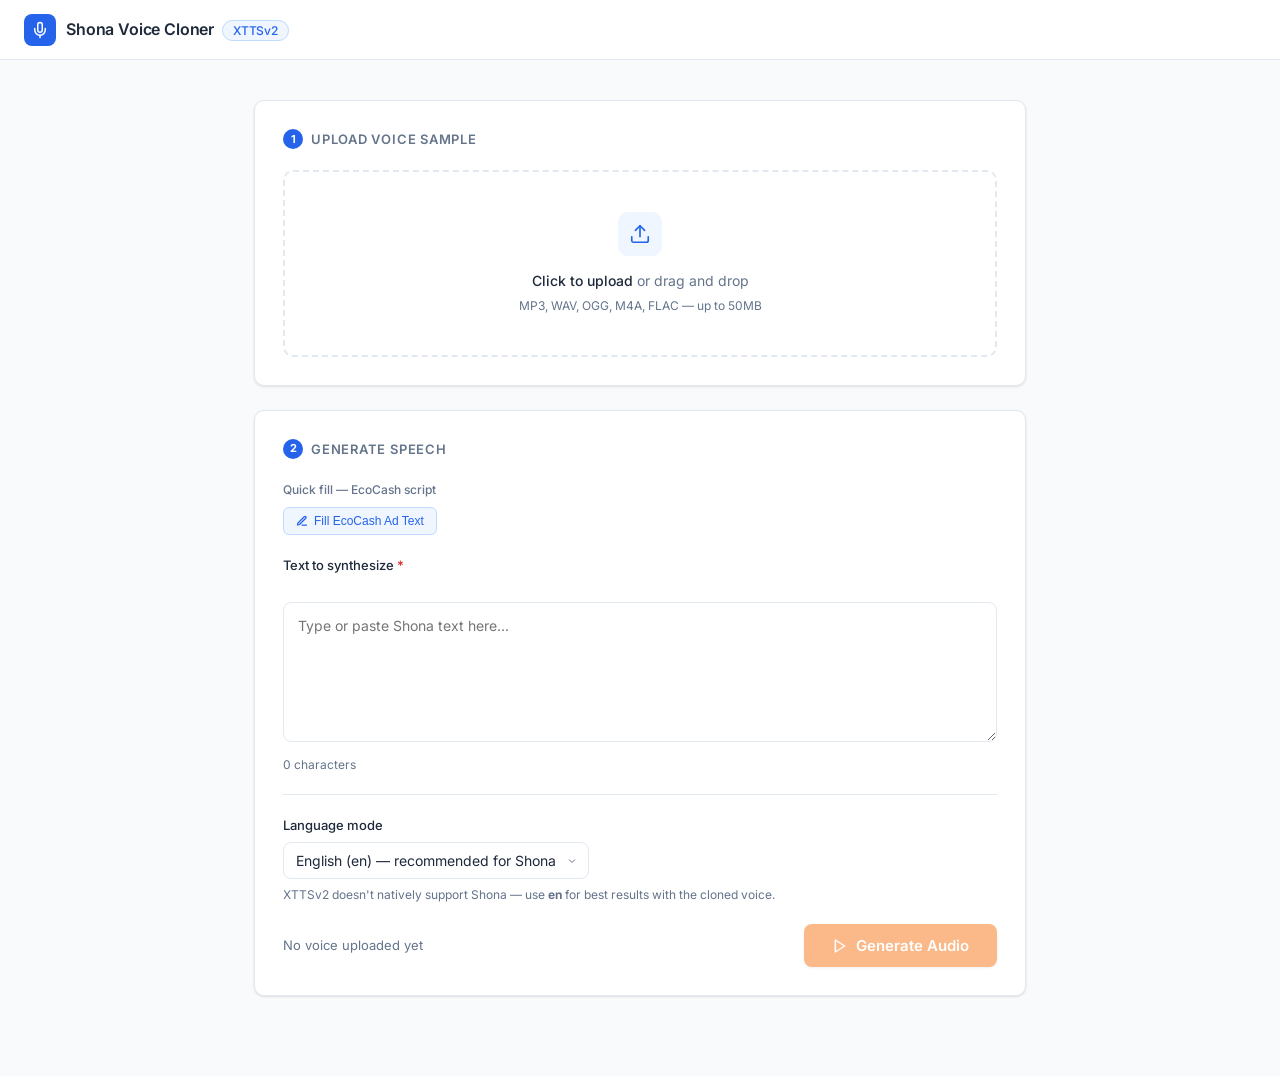
==== app/static/index.html @ f4872244 "Voice cloning" ====
<!DOCTYPE html>
<html lang="en">
<head>
  <meta charset="UTF-8" />
  <meta name="viewport" content="width=device-width, initial-scale=1.0" />
  <title>Shona Voice Cloner</title>
  <link rel="preconnect" href="https://fonts.googleapis.com" />
  <link rel="preconnect" href="https://fonts.gstatic.com" crossorigin />
  <link href="https://fonts.googleapis.com/css2?family=Inter:wght@300;400;500;600;700&display=swap" rel="stylesheet" />
  <style>
    *, *::before, *::after { box-sizing: border-box; margin: 0; padding: 0; }

    :root {
      --primary: #2563EB;
      --primary-hover: #1D4ED8;
      --cta: #F97316;
      --cta-hover: #EA6C0A;
      --bg: #F8FAFC;
      --surface: #FFFFFF;
      --border: #E2E8F0;
      --text: #1E293B;
      --text-secondary: #64748B;
      --error: #DC2626;
      --success: #16A34A;
      --radius: 10px;
      --shadow: 0 1px 3px rgba(0,0,0,0.08), 0 1px 2px rgba(0,0,0,0.04);
      --shadow-md: 0 4px 6px rgba(0,0,0,0.07), 0 2px 4px rgba(0,0,0,0.05);
    }

    body {
      font-family: 'Inter', system-ui, sans-serif;
      background: var(--bg);
      color: var(--text);
      min-height: 100dvh;
      font-size: 16px;
      line-height: 1.6;
    }

    /* Layout */
    header {
      background: var(--surface);
      border-bottom: 1px solid var(--border);
      padding: 0 24px;
      height: 60px;
      display: flex;
      align-items: center;
      gap: 10px;
      position: sticky;
      top: 0;
      z-index: 100;
    }

    .logo-icon {
      width: 32px;
      height: 32px;
      background: var(--primary);
      border-radius: 8px;
      display: flex;
      align-items: center;
      justify-content: center;
    }

    .logo-icon svg { color: white; }

    header h1 {
      font-size: 16px;
      font-weight: 600;
      color: var(--text);
      letter-spacing: -0.01em;
    }

    header span {
      font-size: 12px;
      font-weight: 500;
      background: #EFF6FF;
      color: var(--primary);
      border: 1px solid #BFDBFE;
      border-radius: 20px;
      padding: 2px 10px;
      margin-left: 4px;
    }

    main {
      max-width: 820px;
      margin: 0 auto;
      padding: 40px 24px 80px;
      display: flex;
      flex-direction: column;
      gap: 24px;
    }

    /* Cards */
    .card {
      background: var(--surface);
      border: 1px solid var(--border);
      border-radius: var(--radius);
      padding: 28px;
      box-shadow: var(--shadow);
    }

    .card-title {
      font-size: 13px;
      font-weight: 600;
      text-transform: uppercase;
      letter-spacing: 0.06em;
      color: var(--text-secondary);
      margin-bottom: 20px;
      display: flex;
      align-items: center;
      gap: 8px;
    }

    .step-badge {
      width: 20px;
      height: 20px;
      background: var(--primary);
      color: white;
      border-radius: 50%;
      font-size: 11px;
      font-weight: 700;
      display: flex;
      align-items: center;
      justify-content: center;
      letter-spacing: 0;
      text-transform: none;
      flex-shrink: 0;
    }

    /* Upload Zone */
    .upload-zone {
      border: 2px dashed var(--border);
      border-radius: var(--radius);
      padding: 40px 24px;
      text-align: center;
      cursor: pointer;
      transition: border-color 200ms ease, background 200ms ease;
      position: relative;
    }

    .upload-zone:hover, .upload-zone.dragover {
      border-color: var(--primary);
      background: #EFF6FF;
    }

    .upload-zone input[type="file"] {
      position: absolute;
      inset: 0;
      opacity: 0;
      cursor: pointer;
      width: 100%;
      height: 100%;
    }

    .upload-icon {
      width: 44px;
      height: 44px;
      background: #EFF6FF;
      border-radius: 10px;
      display: flex;
      align-items: center;
      justify-content: center;
      margin: 0 auto 14px;
      color: var(--primary);
    }

    .upload-zone p {
      font-size: 14px;
      color: var(--text-secondary);
      line-height: 1.5;
    }

    .upload-zone strong { color: var(--text); font-weight: 500; }

    .upload-zone .file-types {
      font-size: 12px;
      color: var(--text-secondary);
      margin-top: 6px;
    }

    /* Voice ID display */
    .voice-id-box {
      display: none;
      align-items: center;
      gap: 10px;
      background: #F0FDF4;
      border: 1px solid #BBF7D0;
      border-radius: 8px;
      padding: 12px 16px;
      margin-top: 16px;
    }

    .voice-id-box.visible { display: flex; }

    .voice-id-box svg { color: var(--success); flex-shrink: 0; }

    .voice-id-box .label {
      font-size: 12px;
      color: var(--success);
      font-weight: 600;
    }

    .voice-id-box .id {
      font-size: 12px;
      color: #166534;
      font-family: 'SF Mono', 'Fira Code', monospace;
      word-break: break-all;
    }

    /* Form elements */
    label {
      display: block;
      font-size: 13px;
      font-weight: 500;
      color: var(--text);
      margin-bottom: 6px;
    }

    textarea {
      width: 100%;
      min-height: 140px;
      padding: 12px 14px;
      border: 1px solid var(--border);
      border-radius: 8px;
      font-family: inherit;
      font-size: 14px;
      color: var(--text);
      background: var(--surface);
      resize: vertical;
      transition: border-color 200ms ease, box-shadow 200ms ease;
      line-height: 1.6;
    }

    textarea:focus {
      outline: none;
      border-color: var(--primary);
      box-shadow: 0 0 0 3px rgba(37,99,235,0.12);
    }

    .helper {
      font-size: 12px;
      color: var(--text-secondary);
      margin-top: 6px;
    }

    select {
      padding: 9px 12px;
      border: 1px solid var(--border);
      border-radius: 8px;
      font-family: inherit;
      font-size: 14px;
      color: var(--text);
      background: var(--surface);
      cursor: pointer;
      transition: border-color 200ms ease;
      appearance: none;
      background-image: url("data:image/svg+xml,%3Csvg xmlns='http://www.w3.org/2000/svg' width='12' height='12' viewBox='0 0 24 24' fill='none' stroke='%2364748B' stroke-width='2'%3E%3Cpath d='M6 9l6 6 6-6'/%3E%3C/svg%3E");
      background-repeat: no-repeat;
      background-position: right 10px center;
      padding-right: 32px;
    }

    select:focus { outline: none; border-color: var(--primary); }

    .form-row {
      display: flex;
      gap: 16px;
      margin-bottom: 20px;
    }

    .form-group { flex: 1; }

    /* Buttons */
    .btn {
      display: inline-flex;
      align-items: center;
      justify-content: center;
      gap: 8px;
      padding: 10px 20px;
      border-radius: 8px;
      font-family: inherit;
      font-size: 14px;
      font-weight: 500;
      cursor: pointer;
      border: none;
      transition: background 200ms ease, transform 150ms ease, box-shadow 200ms ease;
      white-space: nowrap;
    }

    .btn:active { transform: scale(0.98); }
    .btn:disabled { opacity: 0.5; cursor: not-allowed; transform: none; }

    .btn-primary {
      background: var(--primary);
      color: white;
      box-shadow: var(--shadow);
    }

    .btn-primary:hover:not(:disabled) {
      background: var(--primary-hover);
      box-shadow: var(--shadow-md);
    }

    .btn-cta {
      background: var(--cta);
      color: white;
      padding: 12px 28px;
      font-size: 15px;
      font-weight: 600;
      box-shadow: var(--shadow);
    }

    .btn-cta:hover:not(:disabled) {
      background: var(--cta-hover);
      box-shadow: var(--shadow-md);
    }

    .btn-ghost {
      background: transparent;
      color: var(--text-secondary);
      border: 1px solid var(--border);
    }

    .btn-ghost:hover:not(:disabled) { background: var(--bg); }

    /* Spinner */
    .spinner {
      width: 16px;
      height: 16px;
      border: 2px solid rgba(255,255,255,0.3);
      border-top-color: white;
      border-radius: 50%;
      animation: spin 0.7s linear infinite;
      flex-shrink: 0;
    }

    @keyframes spin { to { transform: rotate(360deg); } }

    /* Audio player */
    .audio-result {
      display: none;
      flex-direction: column;
      gap: 16px;
      margin-top: 20px;
      padding: 20px;
      background: var(--bg);
      border: 1px solid var(--border);
      border-radius: 8px;
    }

    .audio-result.visible { display: flex; }

    .audio-result-header {
      display: flex;
      align-items: center;
      justify-content: space-between;
    }

    .audio-result-label {
      font-size: 13px;
      font-weight: 600;
      color: var(--success);
      display: flex;
      align-items: center;
      gap: 6px;
    }

    audio {
      width: 100%;
      height: 40px;
      border-radius: 6px;
    }

    /* Status / error */
    .status-bar {
      display: none;
      align-items: center;
      gap: 8px;
      padding: 10px 14px;
      border-radius: 8px;
      font-size: 13px;
      font-weight: 500;
      margin-top: 16px;
    }

    .status-bar.visible { display: flex; }
    .status-bar.loading { background: #EFF6FF; color: var(--primary); border: 1px solid #BFDBFE; }
    .status-bar.error { background: #FEF2F2; color: var(--error); border: 1px solid #FECACA; }

    .status-spinner {
      width: 14px;
      height: 14px;
      border: 2px solid rgba(37,99,235,0.2);
      border-top-color: var(--primary);
      border-radius: 50%;
      animation: spin 0.7s linear infinite;
      flex-shrink: 0;
    }

    /* Quick fill */
    .quick-fill {
      margin-bottom: 20px;
    }

    .quick-fill-label {
      font-size: 12px;
      font-weight: 500;
      color: var(--text-secondary);
      margin-bottom: 8px;
    }

    .quick-fill-btn {
      display: inline-flex;
      align-items: center;
      gap: 6px;
      padding: 6px 12px;
      background: #EFF6FF;
      border: 1px solid #BFDBFE;
      border-radius: 6px;
      font-size: 12px;
      font-weight: 500;
      color: var(--primary);
      cursor: pointer;
      transition: background 150ms ease;
    }

    .quick-fill-btn:hover { background: #DBEAFE; }

    /* Divider */
    .divider {
      height: 1px;
      background: var(--border);
      margin: 20px 0;
    }

    .generate-actions {
      display: flex;
      align-items: center;
      justify-content: space-between;
      gap: 12px;
      flex-wrap: wrap;
    }

    .char-count {
      font-size: 12px;
      color: var(--text-secondary);
    }

    @media (max-width: 600px) {
      main { padding: 24px 16px 60px; gap: 16px; }
      .card { padding: 20px; }
      .form-row { flex-direction: column; gap: 12px; }
      .generate-actions { flex-direction: column; align-items: stretch; }
      .btn-cta { width: 100%; }
    }
  </style>
</head>
<body>

<header>
  <div class="logo-icon">
    <svg width="18" height="18" viewBox="0 0 24 24" fill="none" stroke="currentColor" stroke-width="2" stroke-linecap="round" stroke-linejoin="round">
      <path d="M12 2a3 3 0 0 0-3 3v7a3 3 0 0 0 6 0V5a3 3 0 0 0-3-3z"/>
      <path d="M19 10v2a7 7 0 0 1-14 0v-2"/>
      <line x1="12" y1="19" x2="12" y2="22"/>
    </svg>
  </div>
  <h1>Shona Voice Cloner <span>XTTSv2</span></h1>
</header>

<main>

  <!-- Step 1: Upload -->
  <div class="card">
    <div class="card-title">
      <div class="step-badge">1</div>
      Upload Voice Sample
    </div>

    <div class="upload-zone" id="uploadZone">
      <input type="file" id="fileInput" accept=".mp3,.wav,.ogg,.m4a,.flac" aria-label="Upload audio file" />
      <div class="upload-icon">
        <svg width="22" height="22" viewBox="0 0 24 24" fill="none" stroke="currentColor" stroke-width="1.8" stroke-linecap="round" stroke-linejoin="round">
          <path d="M21 15v4a2 2 0 0 1-2 2H5a2 2 0 0 1-2-2v-4"/>
          <polyline points="17 8 12 3 7 8"/>
          <line x1="12" y1="3" x2="12" y2="15"/>
        </svg>
      </div>
      <p><strong>Click to upload</strong> or drag and drop</p>
      <p class="file-types">MP3, WAV, OGG, M4A, FLAC — up to 50MB</p>
    </div>

    <div class="status-bar" id="uploadStatus"></div>

    <div class="voice-id-box" id="voiceIdBox">
      <svg width="16" height="16" viewBox="0 0 24 24" fill="none" stroke="currentColor" stroke-width="2.5" stroke-linecap="round" stroke-linejoin="round">
        <path d="M22 11.08V12a10 10 0 1 1-5.93-9.14"/>
        <polyline points="22 4 12 14.01 9 11.01"/>
      </svg>
      <div>
        <div class="label">Voice uploaded</div>
        <div class="id" id="voiceIdDisplay"></div>
      </div>
    </div>
  </div>

  <!-- Step 2: Generate -->
  <div class="card">
    <div class="card-title">
      <div class="step-badge">2</div>
      Generate Speech
    </div>

    <div class="quick-fill">
      <div class="quick-fill-label">Quick fill — EcoCash script</div>
      <button class="quick-fill-btn" onclick="fillScript()" type="button">
        <svg width="12" height="12" viewBox="0 0 24 24" fill="none" stroke="currentColor" stroke-width="2.5" stroke-linecap="round" stroke-linejoin="round">
          <path d="M12 20h9"/><path d="M16.5 3.5a2.121 2.121 0 0 1 3 3L7 19l-4 1 1-4L16.5 3.5z"/>
        </svg>
        Fill EcoCash Ad Text
      </button>
    </div>

    <div class="form-row">
      <div class="form-group">
        <label for="textInput">Text to synthesize <span style="color:var(--error)">*</span></label>
      </div>
    </div>

    <textarea
      id="textInput"
      placeholder="Type or paste Shona text here..."
      aria-label="Text to synthesize"
      oninput="updateCharCount()"
    ></textarea>
    <p class="helper"><span id="charCount">0</span> characters</p>

    <div class="divider"></div>

    <div class="form-row">
      <div class="form-group">
        <label for="languageSelect">Language mode</label>
        <select id="languageSelect" aria-label="Language">
          <option value="en">English (en) — recommended for Shona</option>
          <option value="fr">French (fr)</option>
          <option value="de">German (de)</option>
          <option value="es">Spanish (es)</option>
          <option value="pt">Portuguese (pt)</option>
          <option value="ar">Arabic (ar)</option>
          <option value="hi">Hindi (hi)</option>
          <option value="zh-cn">Chinese (zh-cn)</option>
          <option value="ja">Japanese (ja)</option>
        </select>
        <p class="helper">XTTSv2 doesn't natively support Shona — use <strong>en</strong> for best results with the cloned voice.</p>
      </div>
    </div>

    <div class="generate-actions">
      <span class="char-count" id="voiceStatus" style="color:var(--text-secondary); font-size:13px;">
        No voice uploaded yet
      </span>
      <button class="btn btn-cta" id="generateBtn" onclick="generate()" disabled>
        <svg width="16" height="16" viewBox="0 0 24 24" fill="none" stroke="currentColor" stroke-width="2.2" stroke-linecap="round" stroke-linejoin="round">
          <polygon points="5 3 19 12 5 21 5 3"/>
        </svg>
        Generate Audio
      </button>
    </div>

    <div class="status-bar" id="generateStatus"></div>

    <div class="audio-result" id="audioResult">
      <div class="audio-result-header">
        <div class="audio-result-label">
          <svg width="14" height="14" viewBox="0 0 24 24" fill="none" stroke="currentColor" stroke-width="2.5" stroke-linecap="round" stroke-linejoin="round">
            <path d="M22 11.08V12a10 10 0 1 1-5.93-9.14"/>
            <polyline points="22 4 12 14.01 9 11.01"/>
          </svg>
          Audio generated
        </div>
        <button class="btn btn-ghost" id="downloadBtn" onclick="downloadAudio()" style="font-size:13px; padding:6px 14px;">
          <svg width="13" height="13" viewBox="0 0 24 24" fill="none" stroke="currentColor" stroke-width="2.2" stroke-linecap="round" stroke-linejoin="round">
            <path d="M21 15v4a2 2 0 0 1-2 2H5a2 2 0 0 1-2-2v-4"/>
            <polyline points="7 10 12 15 17 10"/>
            <line x1="12" y1="15" x2="12" y2="3"/>
          </svg>
          Download WAV
        </button>
      </div>
      <audio id="audioPlayer" controls></audio>
    </div>
  </div>

</main>

<script>
  const ECOCASH_TEXT = "Chadzoka zvine mutsindo! Chakachaya/Ziyawa kuEcoCash Promotion. Wana mukana wekuhwina mibairo inosanganisira motokari gumi, holiday trip kuVictoria Falls, mombe masolar system, masmartphones, magrocery vouchers, EcoCash, madeep freezer, magas stoves, matelevision sets, masmartphones nemimwe mibairo mizhinji. Chako kushandisa EcoCash kuita Cash In, kutumira mari kuvadikani, kutumirwa mari kubva diaspora, kutenga airtime kana mabundles, kubhadhara kana kuita bank to wallet transfer. Ukawana 30 points zvichikwira pavhiki roga roga, watopinda mumakwikwi! Batika panohwina vamwe. Pinda muChaka-Chaya, Ziyawa kuEcoCash Promotion. Shandisa EcoCash Super App kana kuchaya *151# nhasi. EcoCash, ndiwo mararamiro edu!";

  let voiceId = null;
  let audioBlob = null;

  // --- Upload ---
  const fileInput = document.getElementById('fileInput');
  const uploadZone = document.getElementById('uploadZone');

  uploadZone.addEventListener('dragover', e => { e.preventDefault(); uploadZone.classList.add('dragover'); });
  uploadZone.addEventListener('dragleave', () => uploadZone.classList.remove('dragover'));
  uploadZone.addEventListener('drop', e => {
    e.preventDefault();
    uploadZone.classList.remove('dragover');
    const file = e.dataTransfer.files[0];
    if (file) uploadFile(file);
  });

  fileInput.addEventListener('change', () => {
    if (fileInput.files[0]) uploadFile(fileInput.files[0]);
  });

  async function uploadFile(file) {
    setStatus('uploadStatus', 'loading', `Uploading ${file.name}...`);

    const formData = new FormData();
    formData.append('file', file);

    try {
      const res = await fetch('/api/v1/voices/upload', { method: 'POST', body: formData });
      const data = await res.json();

      if (!res.ok) throw new Error(data.detail || 'Upload failed');

      voiceId = data.voice_id;
      document.getElementById('voiceIdDisplay').textContent = voiceId;
      document.getElementById('voiceIdBox').classList.add('visible');
      document.getElementById('voiceStatus').textContent = 'Voice ready';
      document.getElementById('voiceStatus').style.color = 'var(--success)';
      document.getElementById('generateBtn').disabled = false;
      clearStatus('uploadStatus');
    } catch (err) {
      setStatus('uploadStatus', 'error', err.message);
    }
  }

  // --- Generate ---
  async function generate() {
    const text = document.getElementById('textInput').value.trim();
    if (!text) { setStatus('generateStatus', 'error', 'Please enter text to synthesize.'); return; }
    if (!voiceId) { setStatus('generateStatus', 'error', 'Please upload a voice sample first.'); return; }

    const language = document.getElementById('languageSelect').value;
    const btn = document.getElementById('generateBtn');
    btn.disabled = true;
    btn.innerHTML = '<div class="spinner"></div> Generating...';
    document.getElementById('audioResult').classList.remove('visible');
    setStatus('generateStatus', 'loading', 'Synthesizing speech on CPU — this may take 30–60 seconds...');

    try {
      const res = await fetch('/api/v1/voices/generate', {
        method: 'POST',
        headers: { 'Content-Type': 'application/json' },
        body: JSON.stringify({ voice_id: voiceId, text, language }),
      });

      if (!res.ok) {
        const err = await res.text();
        throw new Error(err || `Server error ${res.status}`);
      }

      audioBlob = await res.blob();
      const url = URL.createObjectURL(audioBlob);
      const player = document.getElementById('audioPlayer');
      player.src = url;
      document.getElementById('audioResult').classList.add('visible');
      clearStatus('generateStatus');
      player.play();
    } catch (err) {
      setStatus('generateStatus', 'error', err.message);
    } finally {
      btn.disabled = false;
      btn.innerHTML = `<svg width="16" height="16" viewBox="0 0 24 24" fill="none" stroke="currentColor" stroke-width="2.2" stroke-linecap="round" stroke-linejoin="round"><polygon points="5 3 19 12 5 21 5 3"/></svg> Generate Audio`;
    }
  }

  function downloadAudio() {
    if (!audioBlob) return;
    const a = document.createElement('a');
    a.href = URL.createObjectURL(audioBlob);
    a.download = 'shona_voice_output.wav';
    a.click();
  }

  function fillScript() {
    document.getElementById('textInput').value = ECOCASH_TEXT;
    updateCharCount();
  }

  function updateCharCount() {
    document.getElementById('charCount').textContent = document.getElementById('textInput').value.length;
  }

  function setStatus(id, type, msg) {
    const el = document.getElementById(id);
    el.className = `status-bar visible ${type}`;
    el.innerHTML = type === 'loading'
      ? `<div class="status-spinner"></div> ${msg}`
      : `<svg width="14" height="14" viewBox="0 0 24 24" fill="none" stroke="currentColor" stroke-width="2.5" stroke-linecap="round" stroke-linejoin="round"><circle cx="12" cy="12" r="10"/><line x1="12" y1="8" x2="12" y2="12"/><line x1="12" y1="16" x2="12.01" y2="16"/></svg> ${msg}`;
  }

  function clearStatus(id) {
    const el = document.getElementById(id);
    el.className = 'status-bar';
    el.innerHTML = '';
  }

  // Keyboard shortcut: Cmd/Ctrl+Enter to generate
  document.getElementById('textInput').addEventListener('keydown', e => {
    if ((e.metaKey || e.ctrlKey) && e.key === 'Enter') generate();
  });
</script>

</body>
</html>
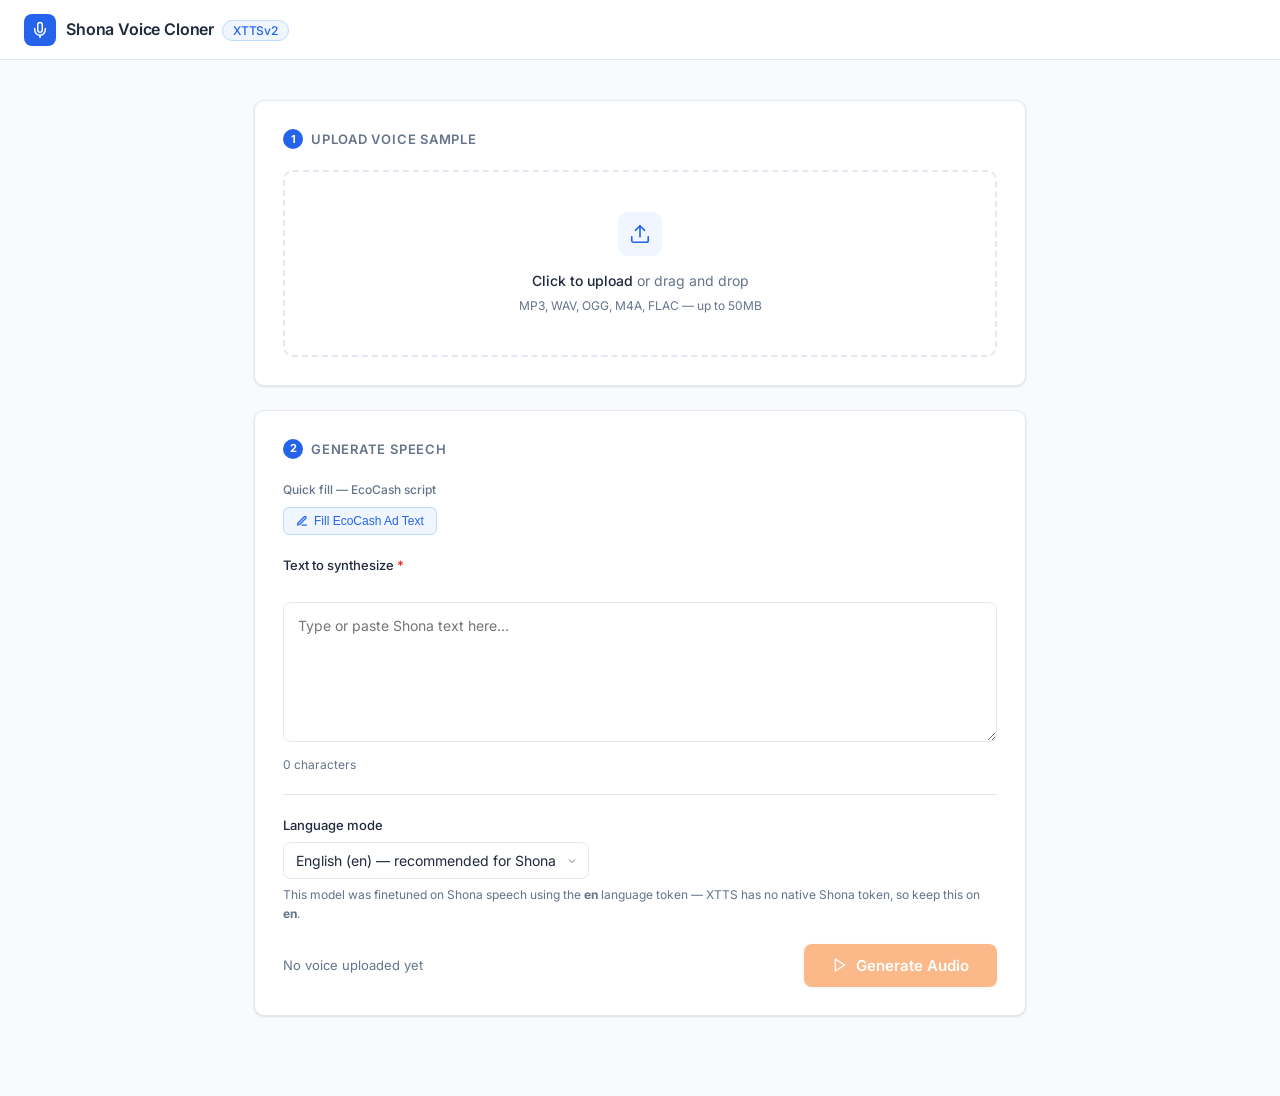
==== commit 22558824: "Update index.html" ====
--- a/app/static/index.html
+++ b/app/static/index.html
@@ -550,7 +550,7 @@
           <option value="zh-cn">Chinese (zh-cn)</option>
           <option value="ja">Japanese (ja)</option>
         </select>
-        <p class="helper">XTTSv2 doesn't natively support Shona — use <strong>en</strong> for best results with the cloned voice.</p>
+        <p class="helper">This model was finetuned on Shona speech using the <strong>en</strong> language token — XTTS has no native Shona token, so keep this on <strong>en</strong>.</p>
       </div>
     </div>
 
@@ -650,7 +650,7 @@
     btn.disabled = true;
     btn.innerHTML = '<div class="spinner"></div> Generating...';
     document.getElementById('audioResult').classList.remove('visible');
-    setStatus('generateStatus', 'loading', 'Synthesizing speech on CPU — this may take 30–60 seconds...');
+    setStatus('generateStatus', 'loading', 'Synthesizing speech on CPU — this can take a few minutes, please wait...');
 
     try {
       const res = await fetch('/api/v1/voices/generate', {
